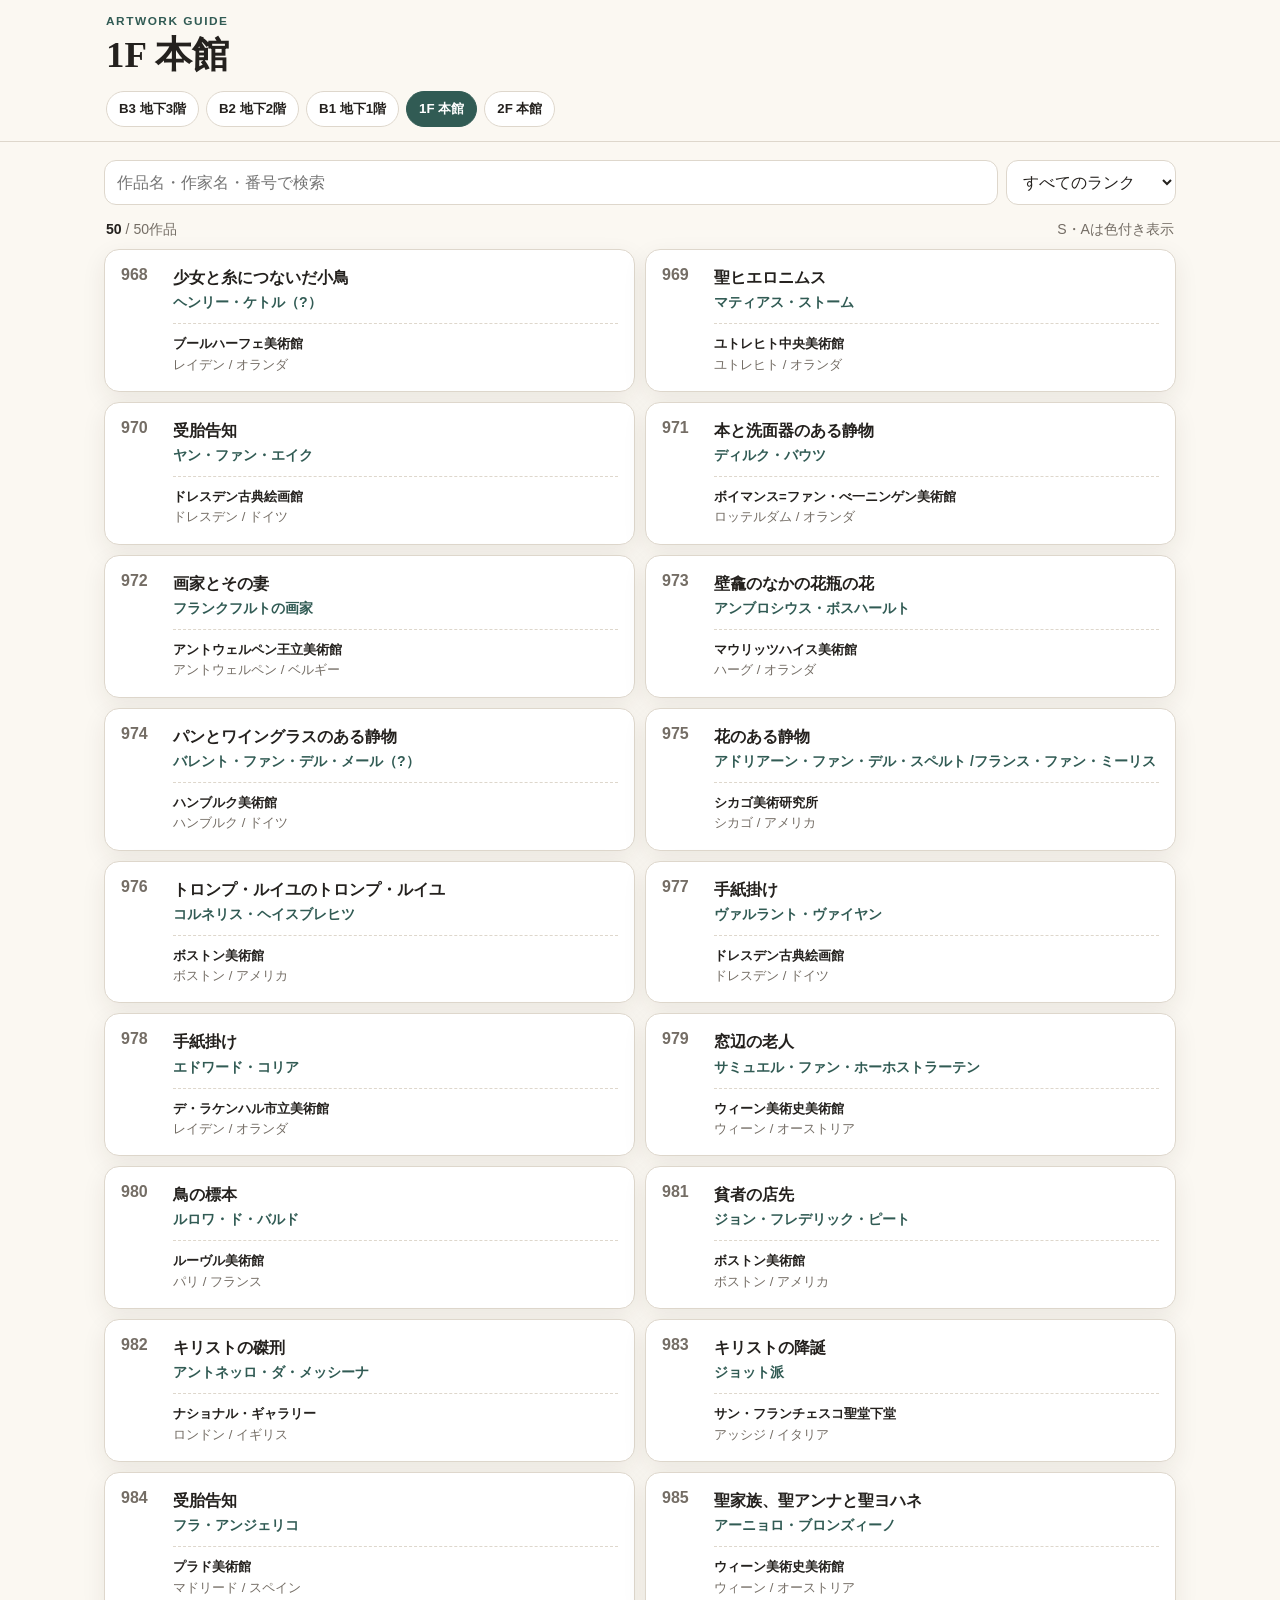
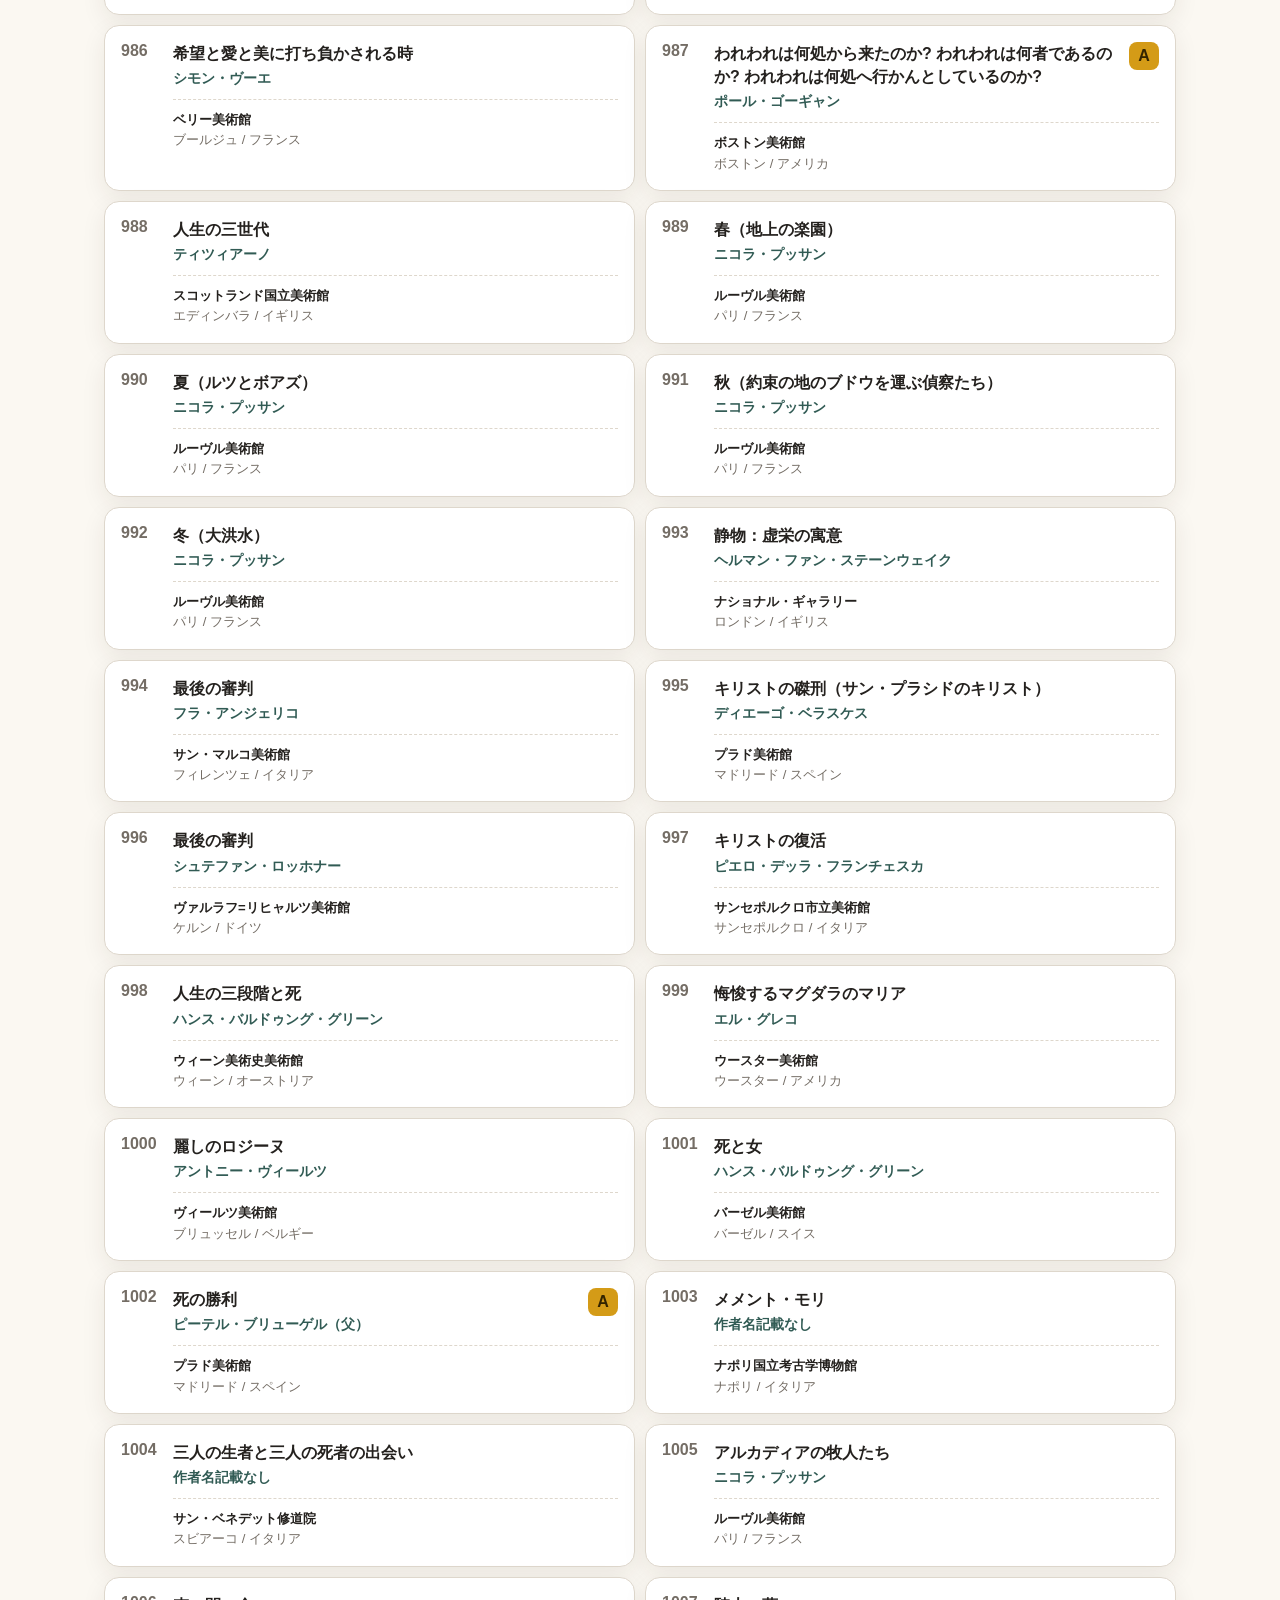
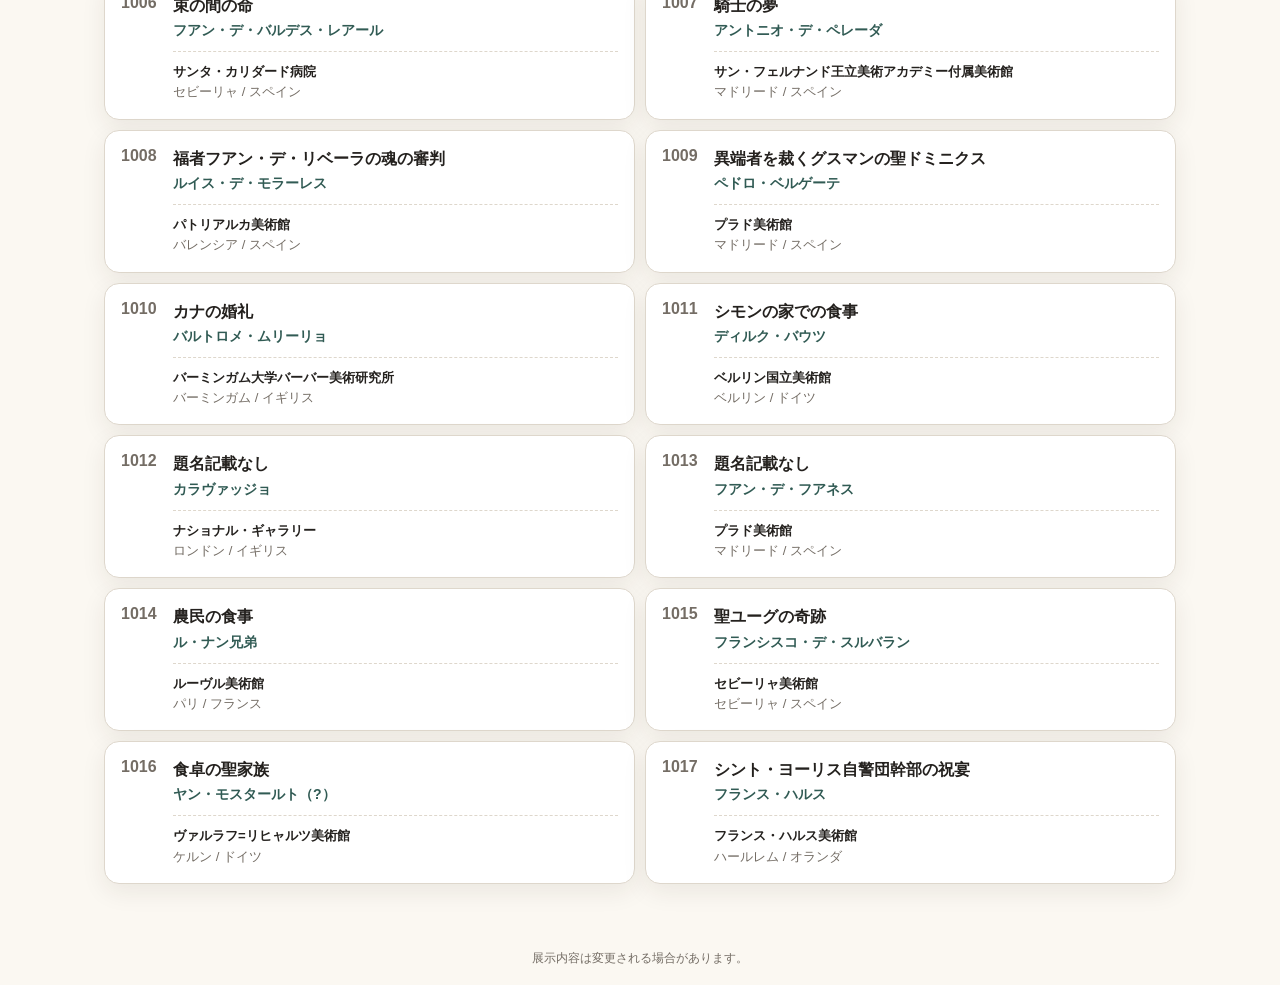
==== 1f.html @ 7910fbfc "Add files via upload" ====
<!doctype html><html lang="ja"><head><meta charset="utf-8"><meta name="viewport" content="width=device-width,initial-scale=1,viewport-fit=cover"><meta name="theme-color" content="#315b54"><title>1F 本館｜展示作品一覧</title><link rel="stylesheet" href="styles.css"></head><body data-floor="1F 本館"><header><div class="head"><p class="eyebrow"><a href="index.html" style="color:inherit;text-decoration:none">ARTWORK GUIDE</a></p><h1 class="title page-title"></h1><nav class="floor-nav"></nav></div></header><main><div class="toolbar"><input class="search" type="search" placeholder="作品名・作家名・番号で検索"><select class="rank-filter" aria-label="ランク"><option value="">すべてのランク</option><option>S</option><option>A</option><option>B</option></select></div><div class="summary"><span class="count"></span><span>S・Aは色付き表示</span></div><section class="works"></section></main><footer>展示内容は変更される場合があります。</footer><script src="data/artworks.js"></script><script src="app.js"></script></body></html>
---- styles.css ----
:root{--ink:#24211e;--muted:#746d65;--paper:#fbf8f2;--card:#fff;--line:#ded7cc;--accent:#315b54;--s:#a62b35;--a:#d49b17;--shadow:0 8px 24px rgba(45,36,25,.08)}
*{box-sizing:border-box}html{background:var(--paper);color:var(--ink);font-family:-apple-system,BlinkMacSystemFont,"Hiragino Sans","Yu Gothic UI",sans-serif}body{margin:0}button,input,select{font:inherit}
header{position:sticky;top:0;z-index:5;background:rgba(251,248,242,.94);backdrop-filter:blur(12px);border-bottom:1px solid var(--line)}
.head{max-width:1100px;margin:auto;padding:14px 16px 12px}.eyebrow{margin:0;color:var(--accent);font-weight:800;font-size:.74rem;letter-spacing:.13em}.title{margin:3px 0 11px;font-family:Georgia,"Yu Mincho",serif;font-size:clamp(1.55rem,7vw,2.3rem)}
.floor-nav{display:flex;gap:7px;overflow:auto;padding-bottom:2px;scrollbar-width:none}.floor-nav a{white-space:nowrap;text-decoration:none;color:var(--ink);background:#fff;border:1px solid var(--line);border-radius:999px;padding:8px 12px;font-size:.83rem;font-weight:700}.floor-nav a.active{background:var(--accent);border-color:var(--accent);color:white}
main{max-width:1100px;margin:auto;padding:18px 14px 48px}.toolbar{display:grid;grid-template-columns:1fr auto;gap:8px}.search,.rank-filter{border:1px solid var(--line);border-radius:12px;background:#fff;padding:12px;color:var(--ink)}.summary{display:flex;align-items:center;justify-content:space-between;margin:15px 2px 10px;color:var(--muted);font-size:.88rem}.summary strong{color:var(--ink)}
.works{display:grid;gap:10px}.work{background:var(--card);border:1px solid var(--line);border-radius:15px;padding:14px;box-shadow:var(--shadow)}.work-top{display:flex;gap:10px;align-items:flex-start}.num{min-width:42px;color:var(--muted);font-weight:800;font-variant-numeric:tabular-nums}.work-title{margin:0;font-size:1rem;line-height:1.45}.artist{margin:4px 0 0;color:var(--accent);font-size:.88rem;font-weight:700}.rank{margin-left:auto;min-width:30px;text-align:center;border-radius:8px;padding:5px 7px;font-weight:900;color:#fff}.rank.s{background:var(--s)}.rank.a{background:var(--a);color:#332400}.rank.b{background:#64809d}.details{margin:11px 0 0 52px;padding-top:10px;border-top:1px dashed var(--line);font-size:.82rem;line-height:1.55;color:var(--muted)}.details b{color:var(--ink)}.empty{text-align:center;padding:50px 10px;color:var(--muted)}
.home-intro{max-width:700px;margin:8px 0 22px;line-height:1.8;color:var(--muted)}.floor-grid{display:grid;gap:12px}.floor-card{display:block;background:white;border:1px solid var(--line);border-radius:16px;padding:20px;text-decoration:none;color:var(--ink);box-shadow:var(--shadow)}.floor-card span{color:var(--muted);font-size:.88rem}.floor-card strong{display:block;font-family:Georgia,"Yu Mincho",serif;font-size:1.45rem;margin-bottom:5px}
footer{text-align:center;padding:18px;color:var(--muted);font-size:.75rem}
@media(min-width:700px){.works{grid-template-columns:repeat(2,1fr)}.floor-grid{grid-template-columns:repeat(3,1fr)}.toolbar{grid-template-columns:minmax(300px,1fr) 170px}.work{padding:16px}}
@media(prefers-reduced-motion:no-preference){.work,.floor-card{transition:transform .18s,box-shadow .18s}.work:hover,.floor-card:hover{transform:translateY(-2px);box-shadow:0 12px 28px rgba(45,36,25,.12)}}
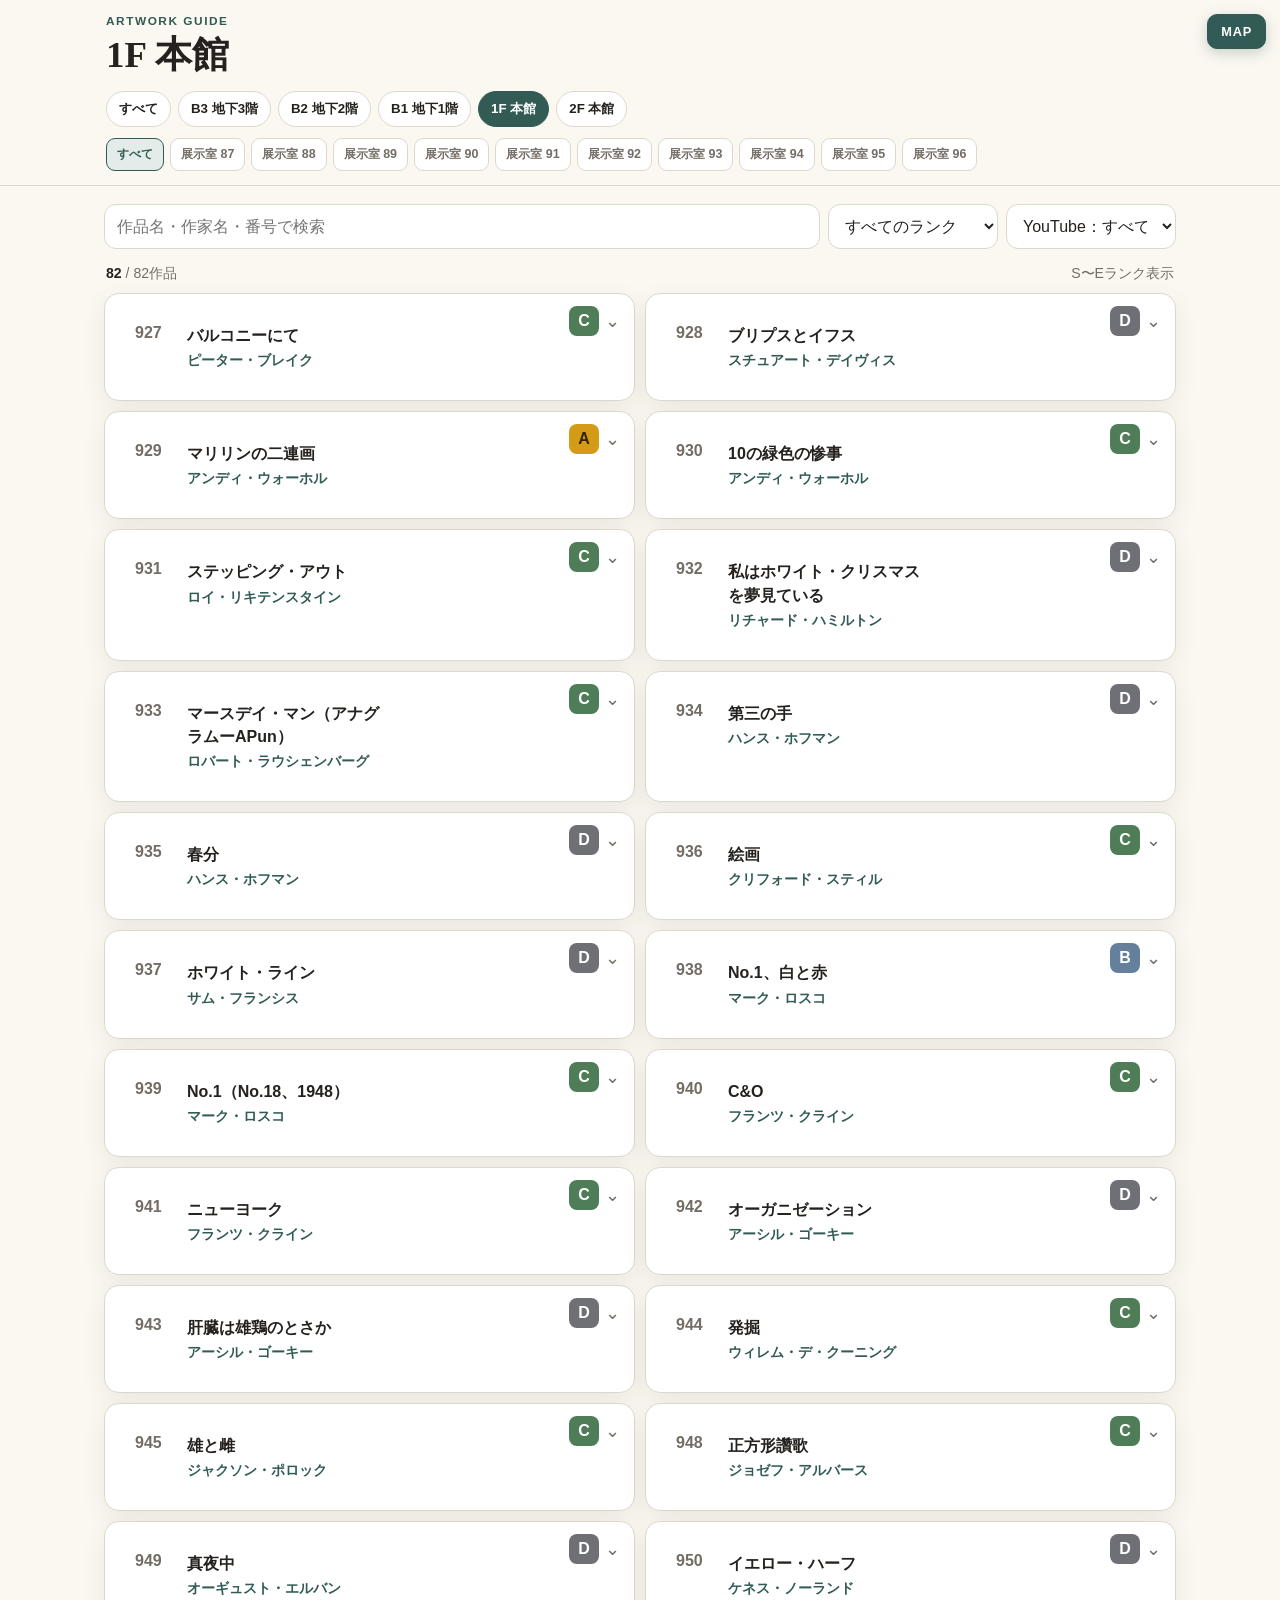
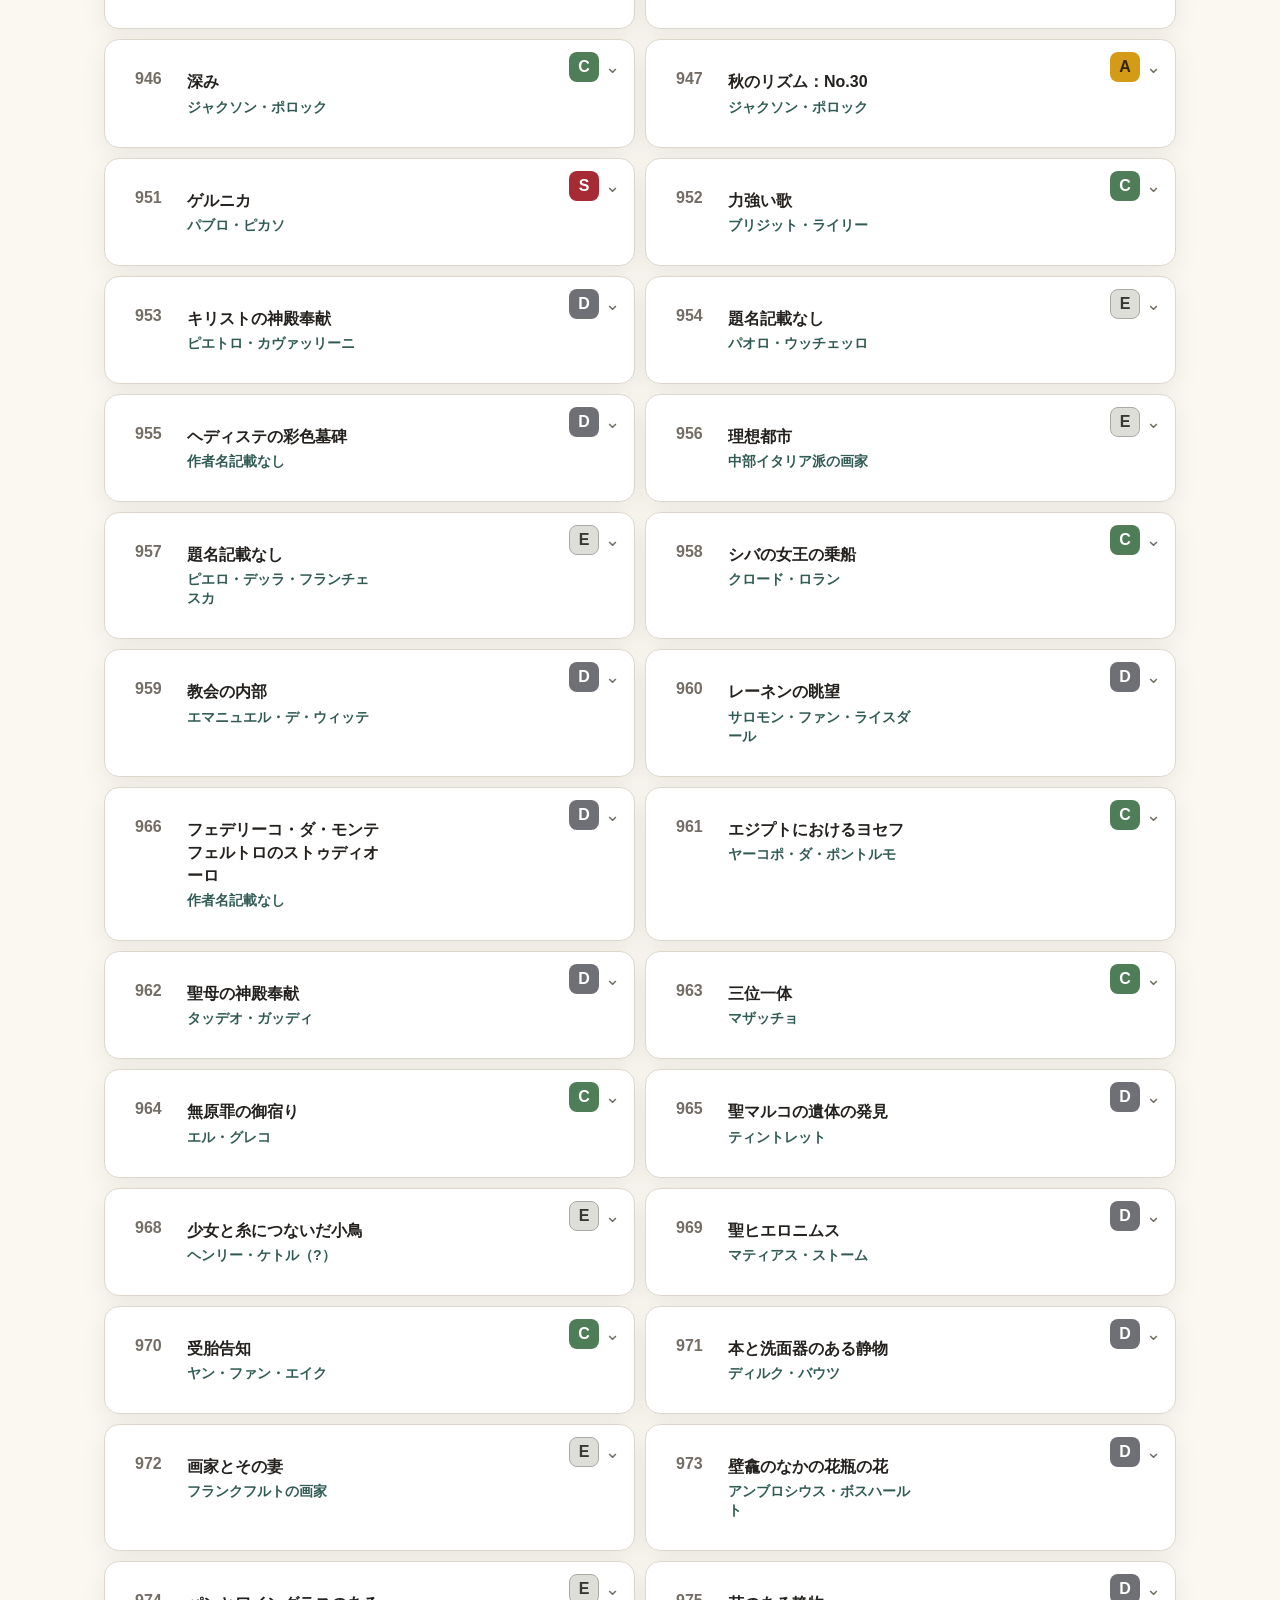
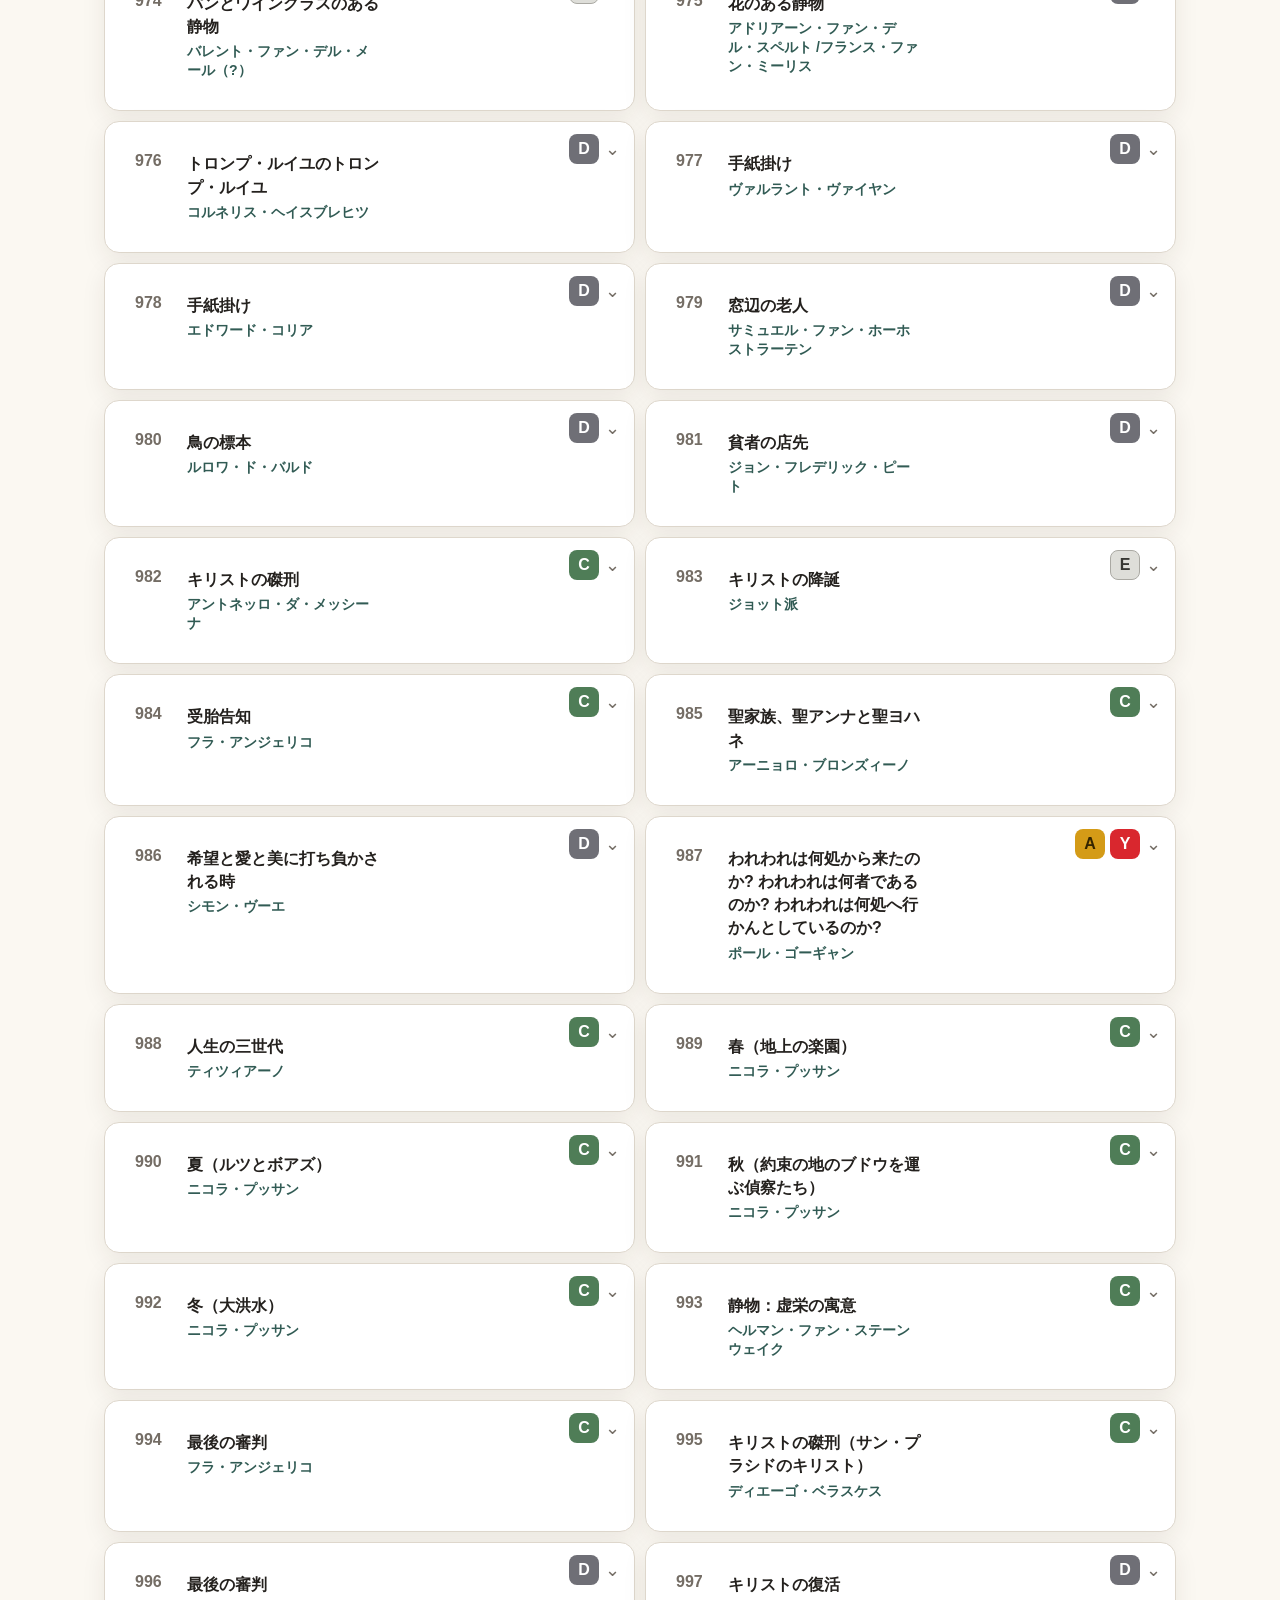
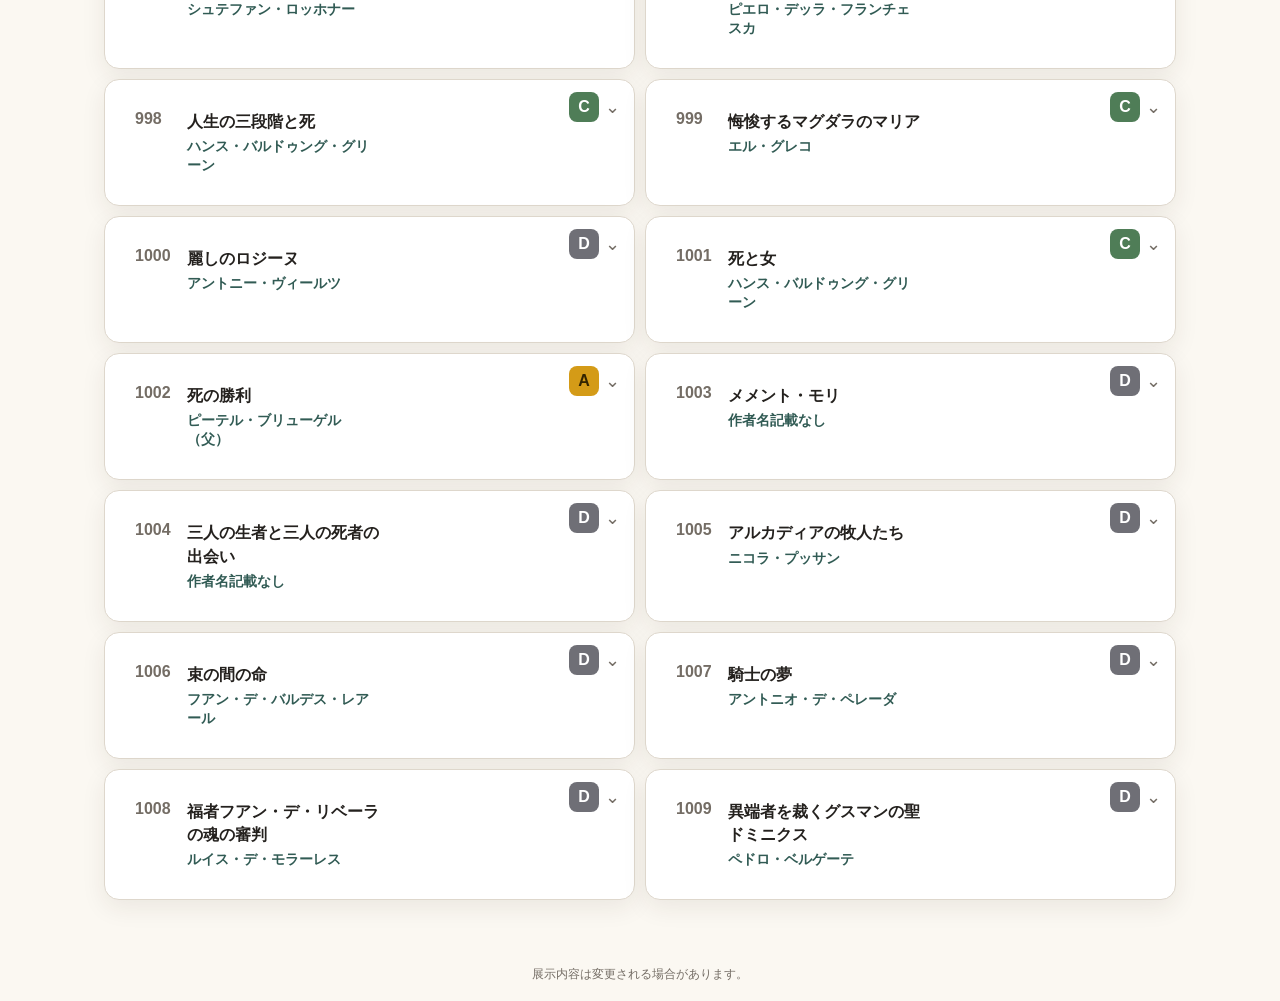
==== commit 9e668990: "全フロア表示とYouTubeフィルターを追加" ====
--- a/1f.html
+++ b/1f.html
@@ -1 +1 @@
-<!doctype html><html lang="ja"><head><meta charset="utf-8"><meta name="viewport" content="width=device-width,initial-scale=1,viewport-fit=cover"><meta name="theme-color" content="#315b54"><title>1F 本館｜展示作品一覧</title><link rel="stylesheet" href="styles.css"></head><body data-floor="1F 本館"><header><div class="head"><p class="eyebrow"><a href="index.html" style="color:inherit;text-decoration:none">ARTWORK GUIDE</a></p><h1 class="title page-title"></h1><nav class="floor-nav"></nav></div></header><main><div class="toolbar"><input class="search" type="search" placeholder="作品名・作家名・番号で検索"><select class="rank-filter" aria-label="ランク"><option value="">すべてのランク</option><option>S</option><option>A</option><option>B</option></select></div><div class="summary"><span class="count"></span><span>S・Aは色付き表示</span></div><section class="works"></section></main><footer>展示内容は変更される場合があります。</footer><script src="data/artworks.js"></script><script src="app.js"></script></body></html>
+<!doctype html><html lang="ja"><head><meta charset="utf-8"><meta name="viewport" content="width=device-width,initial-scale=1,viewport-fit=cover"><meta name="theme-color" content="#315b54"><title>1F 本館｜展示作品一覧</title><link rel="stylesheet" href="styles.css"></head><body data-floor="1F 本館"><header><div class="head"><p class="eyebrow"><a href="index.html" style="color:inherit;text-decoration:none">ARTWORK GUIDE</a></p><h1 class="title page-title"></h1><nav class="floor-nav"></nav></div></header><main><div class="toolbar"><input class="search" type="search" placeholder="作品名・作家名・番号で検索"><select class="rank-filter" aria-label="ランク"><option value="">すべてのランク</option><option>S</option><option>A</option><option>B</option><option>C</option><option>D</option><option>E</option></select><select class="youtube-filter" aria-label="YouTubeリンク"><option value="">YouTube：すべて</option><option value="yes">YouTubeあり</option><option value="no">YouTubeなし</option></select></div><div class="summary"><span class="count"></span><span>S〜Eランク表示</span></div><section class="works"></section></main><footer>展示内容は変更される場合があります。</footer><script src="data/artworks.js"></script><script src="app.js"></script></body></html>
--- a/styles.css
+++ b/styles.css
@@ -3,9 +3,18 @@
 header{position:sticky;top:0;z-index:5;background:rgba(251,248,242,.94);backdrop-filter:blur(12px);border-bottom:1px solid var(--line)}
 .head{max-width:1100px;margin:auto;padding:14px 16px 12px}.eyebrow{margin:0;color:var(--accent);font-weight:800;font-size:.74rem;letter-spacing:.13em}.title{margin:3px 0 11px;font-family:Georgia,"Yu Mincho",serif;font-size:clamp(1.55rem,7vw,2.3rem)}
 .floor-nav{display:flex;gap:7px;overflow:auto;padding-bottom:2px;scrollbar-width:none}.floor-nav a{white-space:nowrap;text-decoration:none;color:var(--ink);background:#fff;border:1px solid var(--line);border-radius:999px;padding:8px 12px;font-size:.83rem;font-weight:700}.floor-nav a.active{background:var(--accent);border-color:var(--accent);color:white}
-main{max-width:1100px;margin:auto;padding:18px 14px 48px}.toolbar{display:grid;grid-template-columns:1fr auto;gap:8px}.search,.rank-filter{border:1px solid var(--line);border-radius:12px;background:#fff;padding:12px;color:var(--ink)}.summary{display:flex;align-items:center;justify-content:space-between;margin:15px 2px 10px;color:var(--muted);font-size:.88rem}.summary strong{color:var(--ink)}
-.works{display:grid;gap:10px}.work{background:var(--card);border:1px solid var(--line);border-radius:15px;padding:14px;box-shadow:var(--shadow)}.work-top{display:flex;gap:10px;align-items:flex-start}.num{min-width:42px;color:var(--muted);font-weight:800;font-variant-numeric:tabular-nums}.work-title{margin:0;font-size:1rem;line-height:1.45}.artist{margin:4px 0 0;color:var(--accent);font-size:.88rem;font-weight:700}.rank{margin-left:auto;min-width:30px;text-align:center;border-radius:8px;padding:5px 7px;font-weight:900;color:#fff}.rank.s{background:var(--s)}.rank.a{background:var(--a);color:#332400}.rank.b{background:#64809d}.details{margin:11px 0 0 52px;padding-top:10px;border-top:1px dashed var(--line);font-size:.82rem;line-height:1.55;color:var(--muted)}.details b{color:var(--ink)}.empty{text-align:center;padding:50px 10px;color:var(--muted)}
+.room-nav{display:flex;gap:6px;overflow:auto;margin-top:9px;padding-bottom:2px;scrollbar-width:none}.room-nav button{white-space:nowrap;border:1px solid var(--line);border-radius:9px;padding:7px 10px;background:#fff;color:var(--muted);font-size:.78rem;font-weight:700;cursor:pointer}.room-nav button.active{border-color:var(--accent);background:#e3ece9;color:var(--accent)}
+main{max-width:1100px;margin:auto;padding:18px 14px 48px}.toolbar{display:grid;grid-template-columns:1fr 1fr;gap:8px}.search{grid-column:1/-1}.search,.rank-filter,.youtube-filter{min-width:0;border:1px solid var(--line);border-radius:12px;background:#fff;padding:12px;color:var(--ink)}.summary{display:flex;align-items:center;justify-content:space-between;margin:15px 2px 10px;color:var(--muted);font-size:.88rem}.summary strong{color:var(--ink)}
+.works{display:grid;gap:10px}.work{position:relative;background:var(--card);border:1px solid var(--line);border-radius:15px;padding:0;box-shadow:var(--shadow);overflow:hidden}.work-summary{display:flex;align-items:flex-start;gap:10px;width:100%;padding:14px;padding-right:112px;border:0;background:transparent;color:var(--ink);text-align:left;cursor:pointer}.work-summary:focus-visible{outline:3px solid color-mix(in srgb,var(--accent) 45%,transparent);outline-offset:-3px}.work-heading{min-width:0;flex:1}.num{min-width:42px;color:var(--muted);font-weight:800;font-variant-numeric:tabular-nums}.work-title{display:block;font-size:1rem;font-weight:700;line-height:1.45}.artist{display:block;margin:4px 0 0;color:var(--accent);font-size:.88rem;font-weight:700}.work-icons{position:absolute;top:12px;right:35px;display:flex;align-items:center;gap:5px}.rank,.link-badge{display:inline-grid;place-items:center;min-width:30px;height:30px;border-radius:8px;padding:0 7px;font-weight:900;color:#fff}.rank.s{background:var(--s)}.rank.a{background:var(--a);color:#332400}.rank.b{background:#64809d}.link-badge{text-decoration:none;border:1px solid transparent}.link-badge.youtube{background:#d9272e}.link-badge.quizknock{background:#1768b0}.link-badge.link{background:#59636d}.link-badge:focus-visible{outline:3px solid color-mix(in srgb,var(--accent) 45%,transparent);outline-offset:2px}.chevron{position:absolute;right:14px;top:18px;color:var(--muted);font-size:1.15rem;line-height:1;transition:transform .18s}.work-summary[aria-expanded="true"] .chevron{transform:rotate(180deg)}.details{margin:0 14px 14px 66px;padding-top:10px;border-top:1px dashed var(--line);font-size:.82rem;line-height:1.55;color:var(--muted)}.details[hidden]{display:none}.details b{color:var(--ink)}.wiki{display:table;margin-top:10px;padding:8px 11px;border:1px solid #c8c0b5;border-radius:9px;background:#f6f3ed;color:#3c3833;text-decoration:none;font-weight:800}.wiki:active{background:#eae5dc}.empty{text-align:center;padding:50px 10px;color:var(--muted)}
 .home-intro{max-width:700px;margin:8px 0 22px;line-height:1.8;color:var(--muted)}.floor-grid{display:grid;gap:12px}.floor-card{display:block;background:white;border:1px solid var(--line);border-radius:16px;padding:20px;text-decoration:none;color:var(--ink);box-shadow:var(--shadow)}.floor-card span{color:var(--muted);font-size:.88rem}.floor-card strong{display:block;font-family:Georgia,"Yu Mincho",serif;font-size:1.45rem;margin-bottom:5px}
 footer{text-align:center;padding:18px;color:var(--muted);font-size:.75rem}
-@media(min-width:700px){.works{grid-template-columns:repeat(2,1fr)}.floor-grid{grid-template-columns:repeat(3,1fr)}.toolbar{grid-template-columns:minmax(300px,1fr) 170px}.work{padding:16px}}
+@media(min-width:700px){.works{grid-template-columns:repeat(2,1fr)}.floor-grid{grid-template-columns:repeat(3,1fr)}.toolbar{grid-template-columns:minmax(300px,1fr) 170px 170px}.search{grid-column:auto}.work{padding:16px}}
 @media(prefers-reduced-motion:no-preference){.work,.floor-card{transition:transform .18s,box-shadow .18s}.work:hover,.floor-card:hover{transform:translateY(-2px);box-shadow:0 12px 28px rgba(45,36,25,.12)}}
+
+/* 作品リンクと管理者編集 */
+.rank.c{background:#4f7d57}.rank.d{background:#6f6f76}.rank.e{border:1px solid #aaa9a3;background:#deded9;color:#373733}
+.work-summary{padding-right:48%}.work-icons{max-width:43%;justify-content:flex-end;flex-wrap:wrap}.edit-links{display:block;margin-top:10px;padding:7px 10px;border:1px solid var(--line);border-radius:9px;background:#fff;color:var(--muted);font-size:.76rem;font-weight:700;cursor:pointer}
+.link-dialog{width:min(92vw,560px);border:0;border-radius:18px;padding:0;box-shadow:0 24px 70px rgba(20,20,20,.28);color:var(--ink)}.link-dialog::backdrop{background:rgba(20,24,23,.48);backdrop-filter:blur(3px)}.link-form{padding:20px}.dialog-head{display:flex;align-items:flex-start;justify-content:space-between;gap:12px}.dialog-kicker{margin:0;color:var(--accent);font-size:.72rem;font-weight:900;letter-spacing:.1em}.dialog-title{margin:3px 0 0;font-family:Georgia,"Yu Mincho",serif;font-size:1.3rem}.dialog-close{border:0;background:transparent;color:var(--muted);font-size:1.8rem;line-height:1;cursor:pointer}.editing-work{margin:14px 0;color:var(--muted);font-size:.88rem;font-weight:700}.link-form label{display:block;margin-top:14px;font-size:.82rem;font-weight:800}.link-form textarea,.link-form input{display:block;width:100%;margin-top:6px;border:1px solid var(--line);border-radius:10px;padding:11px;background:#fff;color:var(--ink);font:inherit}.link-form textarea{resize:vertical}.token-help{margin:7px 0 0;color:var(--muted);font-size:.73rem;line-height:1.55}.editor-status{min-height:1.4em;margin:12px 0 0;color:var(--accent);font-size:.8rem;font-weight:700}.dialog-actions{display:flex;justify-content:flex-end;gap:8px;margin-top:14px}.dialog-actions button{border:1px solid var(--line);border-radius:10px;padding:10px 13px;background:#fff;color:var(--ink);font-weight:800;cursor:pointer}.dialog-actions .dialog-save{border-color:var(--accent);background:var(--accent);color:#fff}.dialog-actions button:disabled{opacity:.55;cursor:wait}
+
+/* 固定MAPボタンとフロアマップ */
+.title{padding-right:76px}.map-open{position:fixed;z-index:8;top:max(14px,env(safe-area-inset-top));right:max(14px,env(safe-area-inset-right));border:1px solid var(--accent);border-radius:10px;padding:9px 13px;background:var(--accent);color:#fff;font-size:.8rem;font-weight:900;letter-spacing:.06em;box-shadow:0 4px 14px rgba(31,61,56,.22);cursor:pointer}.map-dialog{width:min(96vw,980px);height:min(92dvh,920px);max-width:none;max-height:none;border:0;border-radius:16px;padding:0;background:#f3f0ea;color:var(--ink);box-shadow:0 24px 80px rgba(15,20,18,.34)}.map-dialog::backdrop{background:rgba(15,20,18,.62);backdrop-filter:blur(3px)}.map-panel{display:flex;height:100%;flex-direction:column}.map-bar{position:sticky;top:0;z-index:2;display:flex;align-items:center;justify-content:space-between;gap:12px;padding:11px 14px;background:rgba(255,255,255,.96);border-bottom:1px solid var(--line)}.map-bar h2{margin:0;font-family:Georgia,"Yu Mincho",serif;font-size:1.05rem}.map-close{display:grid;place-items:center;width:38px;height:38px;border:1px solid var(--line);border-radius:10px;background:#fff;color:var(--ink);font-size:1.65rem;line-height:1;cursor:pointer}.map-stage{flex:1;overflow:auto;-webkit-overflow-scrolling:touch;touch-action:pan-x pan-y pinch-zoom;background:#d8d4cd}.map-stage img{display:block;width:max(100%,760px);height:auto;max-width:none;margin:auto}.map-open:focus-visible,.map-close:focus-visible{outline:3px solid #79aaa0;outline-offset:2px}
